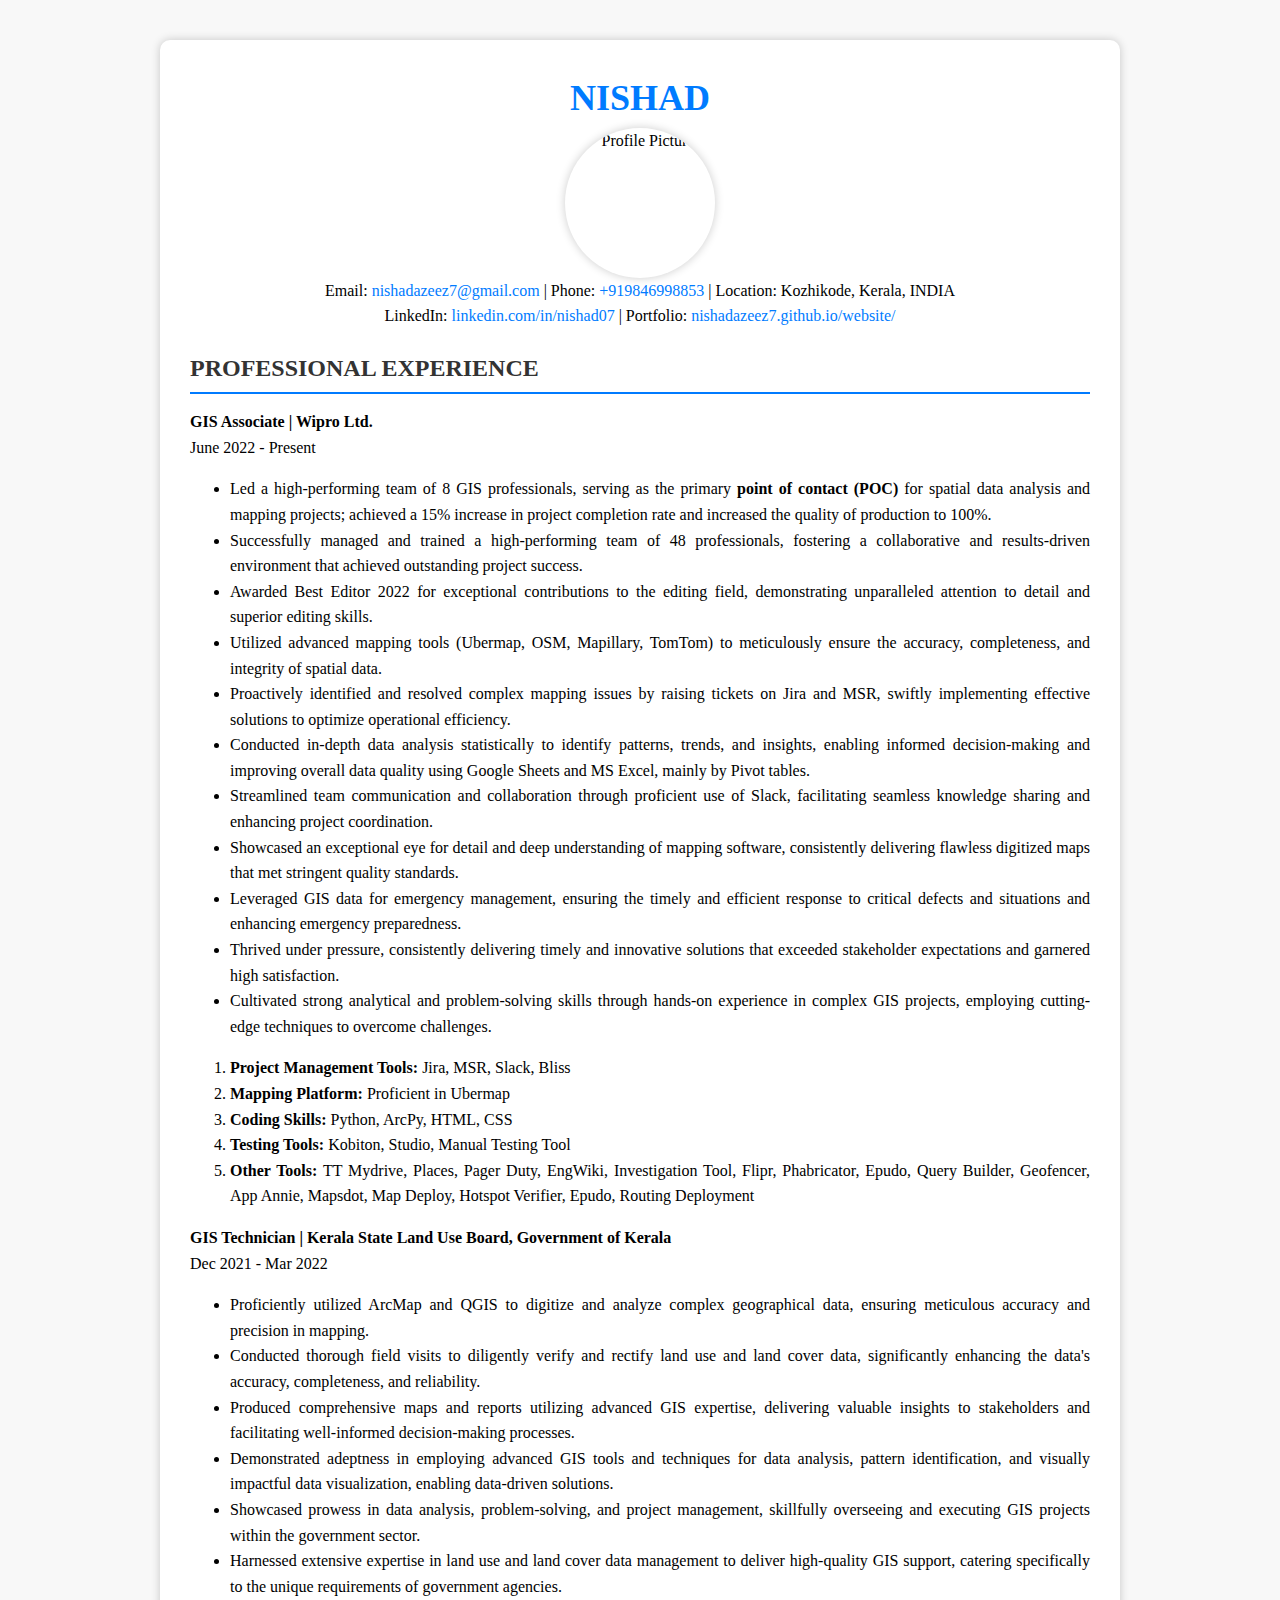
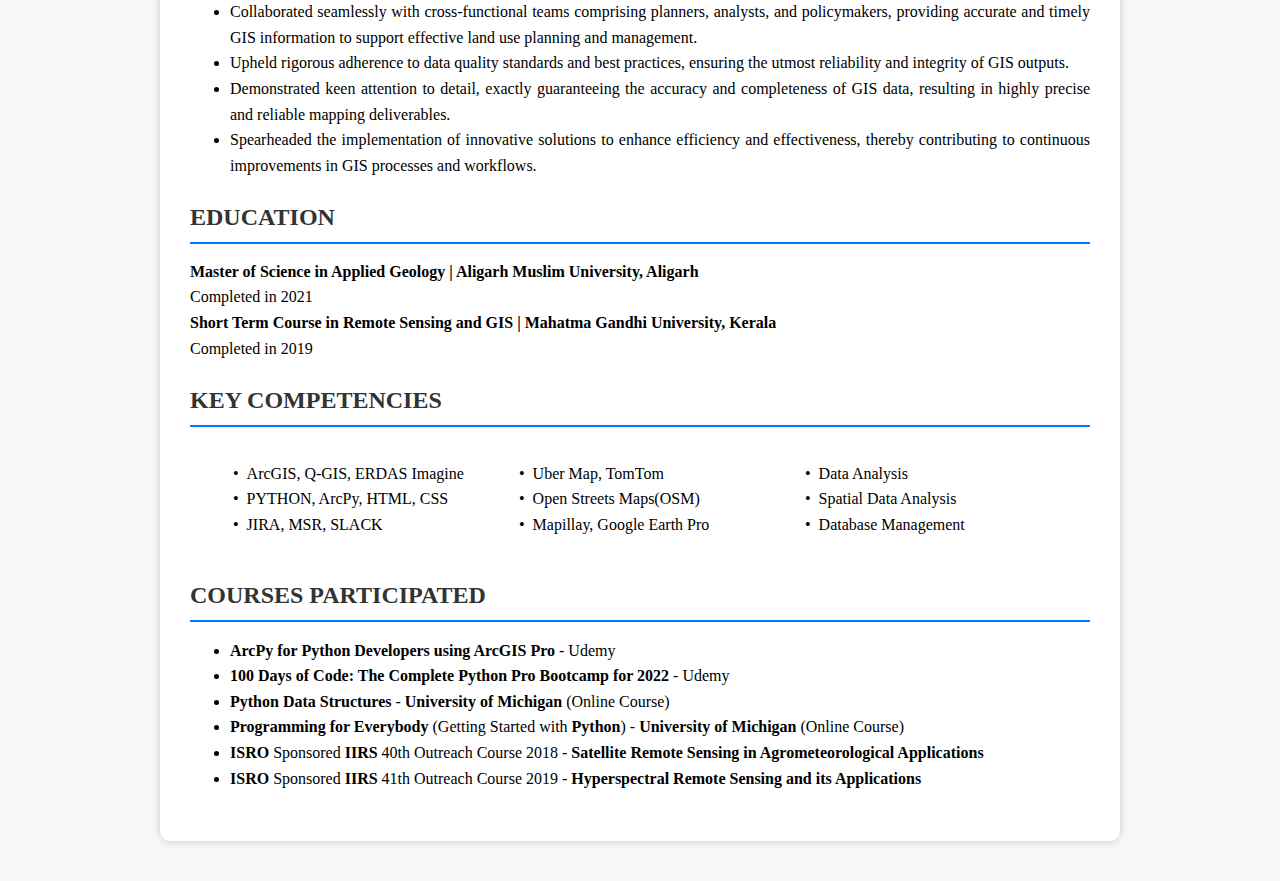
==== index.html @ e752d076 "Update index.html" ====
<!DOCTYPE html>
<html lang="en">
<head>
    <meta charset="UTF-8">
    <meta name="viewport" content="width=device-width, initial-scale=1.0">
    <title>NISHAD - GIS Specialist</title>
    <link rel="icon" href="favicon.ico">
    <style>
        body {
            font-family: Times New Roman, sans-serif;
            line-height: 1.6;
            margin: 0;
            padding: 0;
            background-color: #f8f8f8;
	    text-align: justify;
        }
        .resume-container {
            background-color: #fff;
            border-radius: 10px;
            box-shadow: 0 0 10px rgba(0, 0, 0, 0.2);
            max-width: 900px;
            margin: 40px auto;
            padding: 30px;
        }
        header {
            text-align: center;
            margin-bottom: 20px;
        }
        h1 {
            color: #007BFF;
            font-size: 36px;
            margin: 0;
        }
        h2 {
            color: #333;
        }
        .contact-info {
            margin-bottom: 10px;
            text-align: center;
        }
        .contact-info a {
            color: #007BFF;
            text-decoration: none;
        }
        .contact-info a:hover {
            text-decoration: underline;
        }
        .section {
            margin-bottom: 20px;
        }
        .section h2 {
            border-bottom: 2px solid #007BFF;
            padding-bottom: 5px;
            margin-bottom: 15px;
        }
        .accomplishments ul, .skills-list {
            list-style: none;
            padding: 0;
        }
        .accomplishments li::before, .skills-list li::before {
            content: "\2022"; /* Bullet point */
            padding-right: 8px;
        }
        .profile-image {
            border-radius: 50%;
            width: 150px;
            height: 150px;
            margin: 0 auto;
            display: block;
            object-fit: cover;
            box-shadow: 0 0 10px rgba(0, 0, 0, 0.2);
        }
        .competencies {
          margin-left: 40px;
        }
    </style>
</head>
<body>
    <div class="resume-container">
        <header>
            <h1>NISHAD</h1>
            <img class="profile-image" src="https://media.licdn.com/dms/image/D5603AQHea5OCl3qwWA/profile-displayphoto-shrink_200_200/0/1688711072336?e=1696464000&v=beta&t=PfOdOHlJ3T948_1A3apRGWM3yl6zFJcMYzyPOxhgajc" alt="Profile Picture">
            <div class="contact-info">
                Email: <a href="mailto:nishadazeez7@gmail.com"> nishadazeez7@gmail.com</a> | Phone: <a href="+919846998853"> +919846998853</a> | Location: Kozhikode, Kerala, INDIA<br>
                LinkedIn: <a href="https://www.linkedin.com/in/nishad07" target="_blank">linkedin.com/in/nishad07</a> | Portfolio: <a href="https://nishadazeez7.github.io/website/" target="_blank">nishadazeez7.github.io/website/</a>
            </div>
        </header>

        <div class="section">
    <h2>PROFESSIONAL EXPERIENCE</h2>
    <div class="experience">
        <strong>GIS Associate | Wipro Ltd.</strong><br>
        June 2022 - Present<br>
        <ul>
            <li>Led a high-performing team of 8 GIS professionals, serving as the primary <strong>point of contact (POC)</strong> for spatial data analysis and mapping projects; achieved a 15% increase in project completion rate and increased the quality of production to 100%.</li>
            <li>Successfully managed and trained a high-performing team of 48 professionals, fostering a collaborative and results-driven environment that achieved outstanding project success.</li>
            <li>Awarded Best Editor 2022 for exceptional contributions to the editing field, demonstrating unparalleled attention to detail and superior editing skills.</li>
            <li>Utilized advanced mapping tools (Ubermap, OSM, Mapillary, TomTom) to meticulously ensure the accuracy, completeness, and integrity of spatial data.</li>
            <li>Proactively identified and resolved complex mapping issues by raising tickets on Jira and MSR, swiftly implementing effective solutions to optimize operational efficiency.</li>
            <li>Conducted in-depth data analysis statistically to identify patterns, trends, and insights, enabling informed decision-making and improving overall data quality using Google Sheets and MS Excel, mainly by Pivot tables.</li>
            <li>Streamlined team communication and collaboration through proficient use of Slack, facilitating seamless knowledge sharing and enhancing project coordination.</li>
            <li>Showcased an exceptional eye for detail and deep understanding of mapping software, consistently delivering flawless digitized maps that met stringent quality standards.</li>
            <li>Leveraged GIS data for emergency management, ensuring the timely and efficient response to critical defects and situations and enhancing emergency preparedness.</li>
            <li>Thrived under pressure, consistently delivering timely and innovative solutions that exceeded stakeholder expectations and garnered high satisfaction.</li>
            <li>Cultivated strong analytical and problem-solving skills through hands-on experience in complex GIS projects, employing cutting-edge techniques to overcome challenges.</li>
        </ul>

        <ol>
          <li><strong>Project Management Tools:</strong> Jira, MSR, Slack, Bliss</li>
          <li><strong>Mapping Platform:</strong> Proficient in Ubermap</li>
          <li><strong>Coding Skills:</strong> Python, ArcPy, HTML, CSS</li>
          <li><strong>Testing Tools:</strong> Kobiton, Studio, Manual Testing Tool</li>
          <li><strong>Other Tools:</strong>
            TT Mydrive, Places, Pager Duty, EngWiki, Investigation Tool, Flipr, Phabricator, Epudo, Query Builder, Geofencer, App Annie, Mapsdot, Map Deploy, Hotspot Verifier, Epudo, Routing Deployment
          </li>
        </ol>

    <div class="experience">
        <strong>GIS Technician | Kerala State Land Use Board, Government of Kerala</strong><br>
        Dec 2021 - Mar 2022<br>
        <ul>
            <li>Proficiently utilized ArcMap and QGIS to digitize and analyze complex geographical data, ensuring meticulous accuracy and precision in mapping.</li>
            <li>Conducted thorough field visits to diligently verify and rectify land use and land cover data, significantly enhancing the data's accuracy, completeness, and reliability.</li>
            <li>Produced comprehensive maps and reports utilizing advanced GIS expertise, delivering valuable insights to stakeholders and facilitating well-informed decision-making processes.</li>
            <li>Demonstrated adeptness in employing advanced GIS tools and techniques for data analysis, pattern identification, and visually impactful data visualization, enabling data-driven solutions.</li>
            <li>Showcased prowess in data analysis, problem-solving, and project management, skillfully overseeing and executing GIS projects within the government sector.</li>
            <li>Harnessed extensive expertise in land use and land cover data management to deliver high-quality GIS support, catering specifically to the unique requirements of government agencies.</li>
            <li>Collaborated seamlessly with cross-functional teams comprising planners, analysts, and policymakers, providing accurate and timely GIS information to support effective land use planning and management.</li>
            <li>Upheld rigorous adherence to data quality standards and best practices, ensuring the utmost reliability and integrity of GIS outputs.</li>
            <li>Demonstrated keen attention to detail, exactly guaranteeing the accuracy and completeness of GIS data, resulting in highly precise and reliable mapping deliverables.</li>
            <li>Spearheaded the implementation of innovative solutions to enhance efficiency and effectiveness, thereby contributing to continuous improvements in GIS processes and workflows.</li>
        </ul>
    </div>
        <div class="section">
            <h2>EDUCATION</h2>
            <div class="education">
                <strong>Master of Science in Applied Geology | Aligarh Muslim University, Aligarh</strong><br>
                Completed in 2021<br>
                <strong>Short Term Course in Remote Sensing and GIS | Mahatma Gandhi University, Kerala</strong><br>
                Completed in 2019<br>
            </div>
        </div>

        <div class="section">
    <h2>KEY COMPETENCIES</h2>
    <div class="competencies" style="text-align: justify;">
        <table class="skills-table" style="width: 100%;">
            <tr>
                <td style="width: 33.33%;">
                    <ul class="skills-list">
                        <li>ArcGIS, Q-GIS, ERDAS Imagine</li>
                        <li>PYTHON, ArcPy, HTML, CSS</li>
                        <li>JIRA, MSR, SLACK</li>
                    </ul>
                </td>
                <td style="width: 33.33%;">
                    <ul class="skills-list">
                        <li>Uber Map, TomTom</li>
                        <li>Open Streets Maps(OSM)</li>
                        <li>Mapillay, Google Earth Pro</li>
                    </ul>
                </td>
                <td style="width: 33.33%;">
                    <ul class="skills-list">
                        <li>Data Analysis</li>
                        <li>Spatial Data Analysis</li>
                        <li>Database Management</li>
                    </ul>
                </td>
            </tr>
        </table>
    </div>
</div>
	<div class="section">
   	    <h2>COURSES PARTICIPATED</h2>
    	    <div class="courses">
        	<ul class="courses-list">
            	    <li><strong>ArcPy for Python Developers using ArcGIS Pro</strong> - Udemy</li>
            	    <li><strong>100 Days of Code: The Complete Python Pro Bootcamp for 2022</strong> - Udemy</li>
            	    <li><strong>Python Data Structures</strong> - <strong>University of Michigan</strong> (Online Course)</li>
            	    <li><strong>Programming for Everybody</strong> (Getting Started with <strong>Python</strong>) - <strong>University of Michigan</strong> (Online Course)</li>
            	    <li><strong>ISRO</strong> Sponsored <strong>IIRS</strong> 40th Outreach Course 2018 - <strong>Satellite Remote Sensing in Agrometeorological Applications</strong></li>
            	    <li><strong>ISRO</strong> Sponsored <strong>IIRS</strong> 41th Outreach Course 2019 - <strong>Hyperspectral Remote Sensing and its Applications</strong></li>
        	</ul>
            </div>
         </div>
    </div>
</body>
</html>
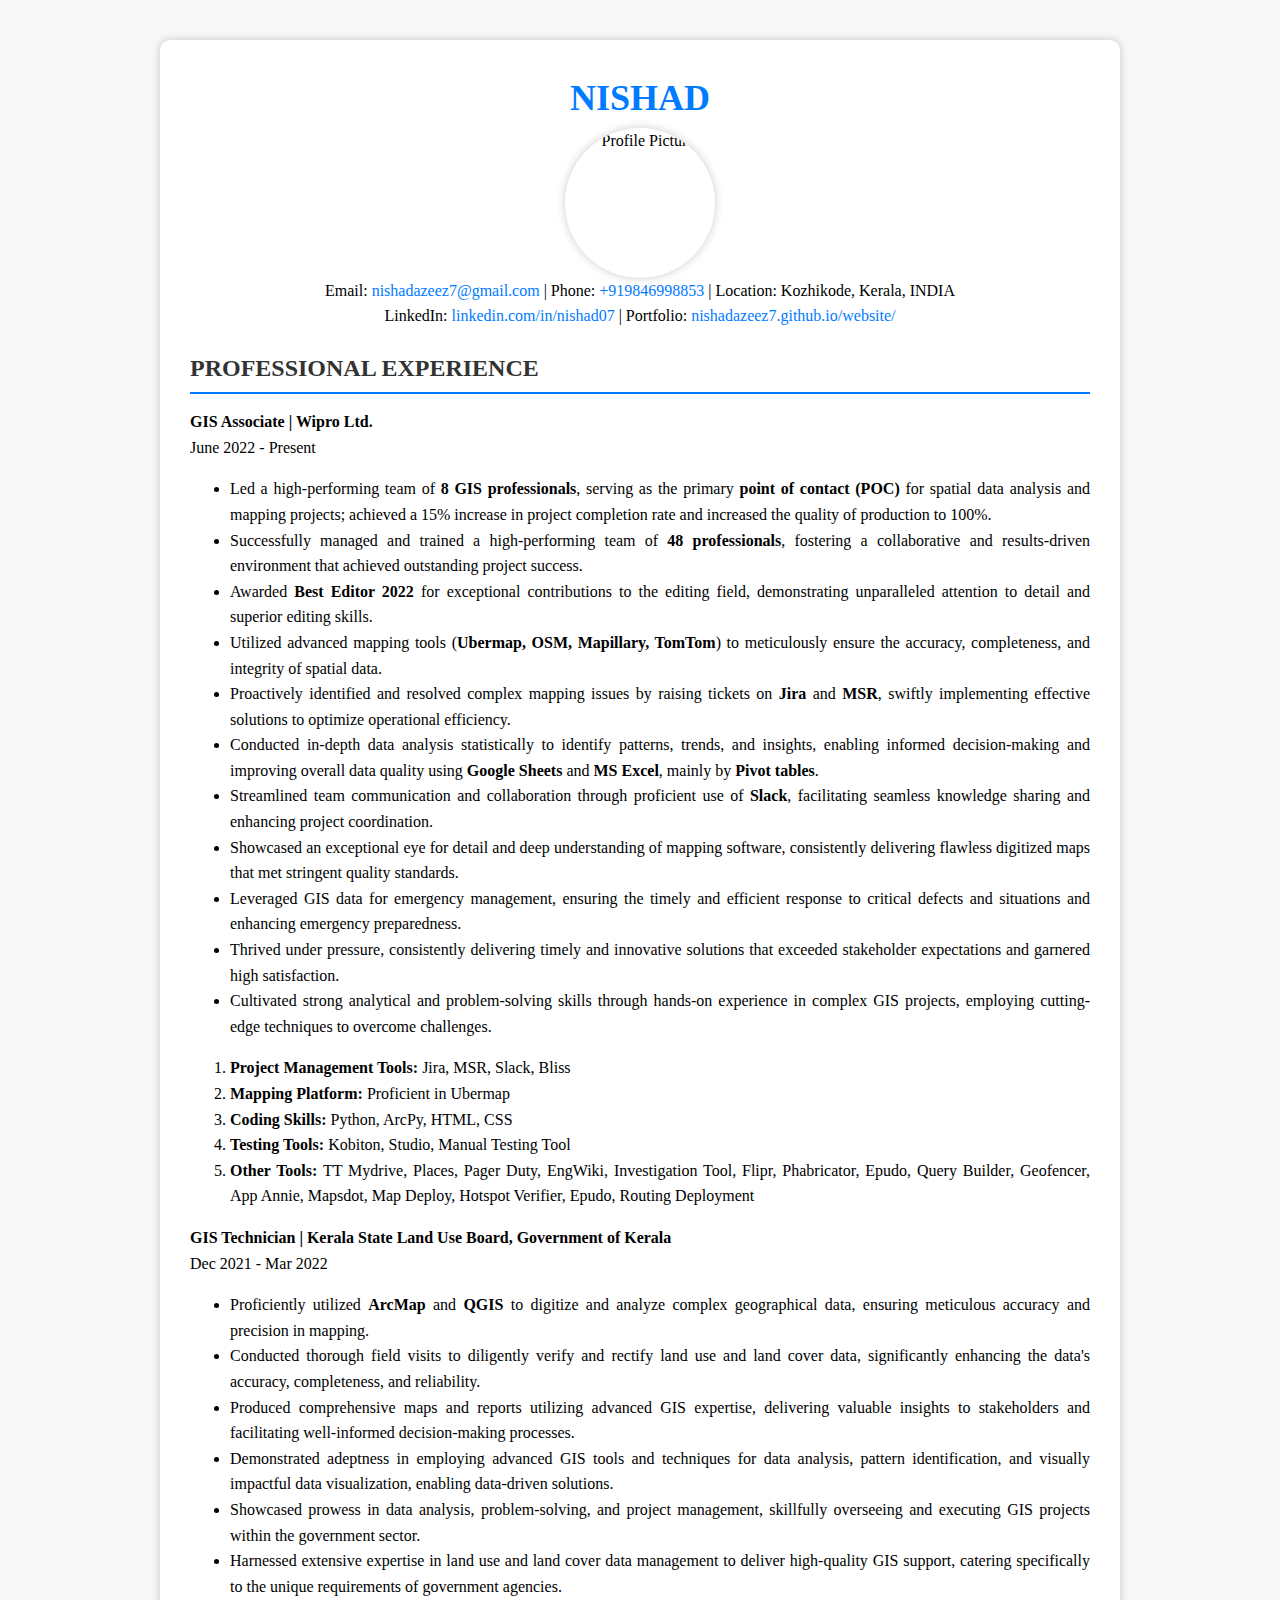
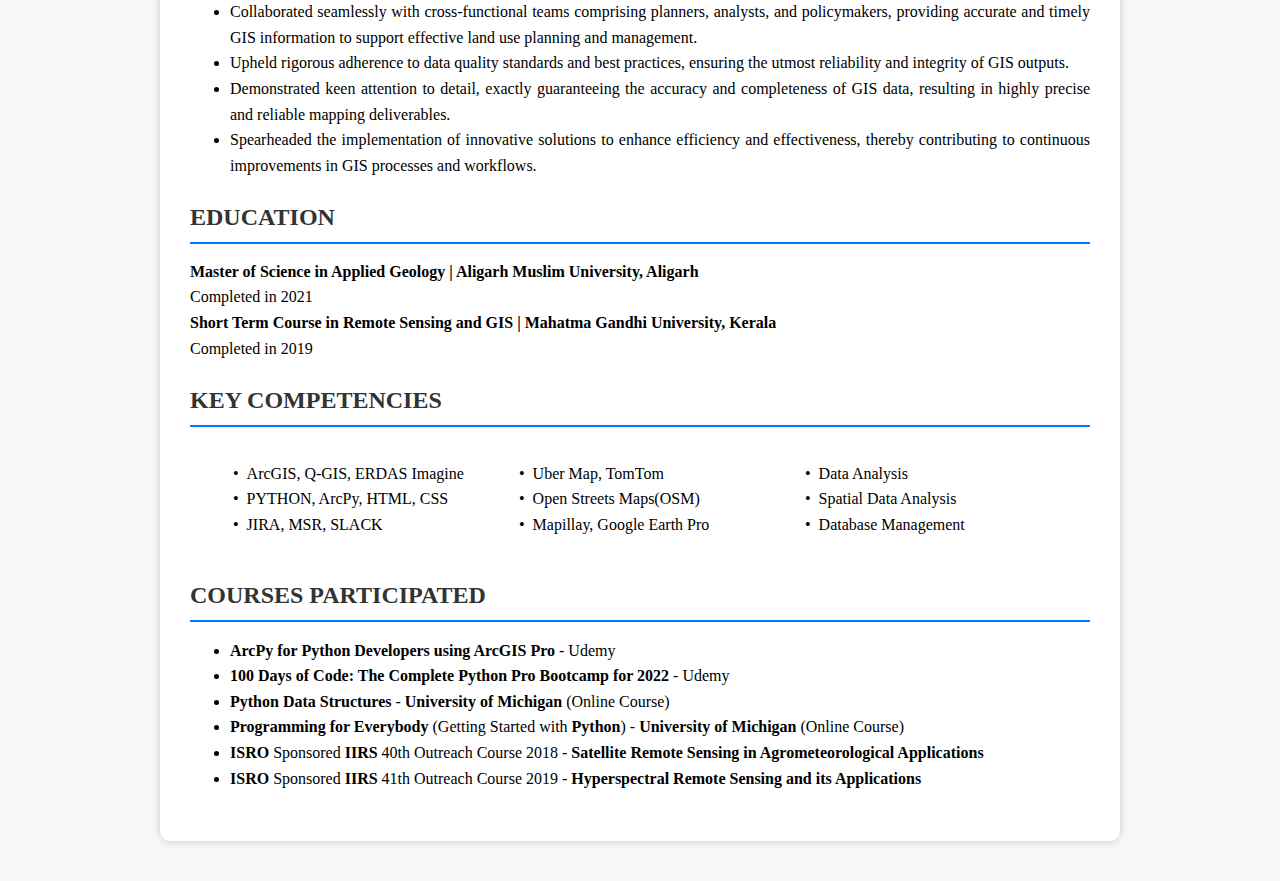
==== commit 83ecebd5: "Update index.html" ====
--- a/index.html
+++ b/index.html
@@ -92,13 +92,13 @@
         <strong>GIS Associate | Wipro Ltd.</strong><br>
         June 2022 - Present<br>
         <ul>
-            <li>Led a high-performing team of 8 GIS professionals, serving as the primary <strong>point of contact (POC)</strong> for spatial data analysis and mapping projects; achieved a 15% increase in project completion rate and increased the quality of production to 100%.</li>
-            <li>Successfully managed and trained a high-performing team of 48 professionals, fostering a collaborative and results-driven environment that achieved outstanding project success.</li>
-            <li>Awarded Best Editor 2022 for exceptional contributions to the editing field, demonstrating unparalleled attention to detail and superior editing skills.</li>
-            <li>Utilized advanced mapping tools (Ubermap, OSM, Mapillary, TomTom) to meticulously ensure the accuracy, completeness, and integrity of spatial data.</li>
-            <li>Proactively identified and resolved complex mapping issues by raising tickets on Jira and MSR, swiftly implementing effective solutions to optimize operational efficiency.</li>
-            <li>Conducted in-depth data analysis statistically to identify patterns, trends, and insights, enabling informed decision-making and improving overall data quality using Google Sheets and MS Excel, mainly by Pivot tables.</li>
-            <li>Streamlined team communication and collaboration through proficient use of Slack, facilitating seamless knowledge sharing and enhancing project coordination.</li>
+            <li>Led a high-performing team of <strong>8 GIS professionals</strong>, serving as the primary <strong>point of contact (POC)</strong> for spatial data analysis and mapping projects; achieved a 15% increase in project completion rate and increased the quality of production to 100%.</li>
+            <li>Successfully managed and trained a high-performing team of <strong>48 professionals</strong>, fostering a collaborative and results-driven environment that achieved outstanding project success.</li>
+            <li>Awarded <strong>Best Editor 2022</strong> for exceptional contributions to the editing field, demonstrating unparalleled attention to detail and superior editing skills.</li>
+            <li>Utilized advanced mapping tools (<strong>Ubermap, OSM, Mapillary, TomTom</strong>) to meticulously ensure the accuracy, completeness, and integrity of spatial data.</li>
+            <li>Proactively identified and resolved complex mapping issues by raising tickets on <strong>Jira</strong> and <strong>MSR</strong>, swiftly implementing effective solutions to optimize operational efficiency.</li>
+            <li>Conducted in-depth data analysis statistically to identify patterns, trends, and insights, enabling informed decision-making and improving overall data quality using <strong>Google Sheets</strong> and <strong>MS Excel</strong>, mainly by <strong>Pivot tables</strong>.</li>
+            <li>Streamlined team communication and collaboration through proficient use of <strong>Slack</strong>, facilitating seamless knowledge sharing and enhancing project coordination.</li>
             <li>Showcased an exceptional eye for detail and deep understanding of mapping software, consistently delivering flawless digitized maps that met stringent quality standards.</li>
             <li>Leveraged GIS data for emergency management, ensuring the timely and efficient response to critical defects and situations and enhancing emergency preparedness.</li>
             <li>Thrived under pressure, consistently delivering timely and innovative solutions that exceeded stakeholder expectations and garnered high satisfaction.</li>
@@ -119,7 +119,7 @@
         <strong>GIS Technician | Kerala State Land Use Board, Government of Kerala</strong><br>
         Dec 2021 - Mar 2022<br>
         <ul>
-            <li>Proficiently utilized ArcMap and QGIS to digitize and analyze complex geographical data, ensuring meticulous accuracy and precision in mapping.</li>
+            <li>Proficiently utilized <strong>ArcMap</strong> and<strong> QGIS</strong> to digitize and analyze complex geographical data, ensuring meticulous accuracy and precision in mapping.</li>
             <li>Conducted thorough field visits to diligently verify and rectify land use and land cover data, significantly enhancing the data's accuracy, completeness, and reliability.</li>
             <li>Produced comprehensive maps and reports utilizing advanced GIS expertise, delivering valuable insights to stakeholders and facilitating well-informed decision-making processes.</li>
             <li>Demonstrated adeptness in employing advanced GIS tools and techniques for data analysis, pattern identification, and visually impactful data visualization, enabling data-driven solutions.</li>
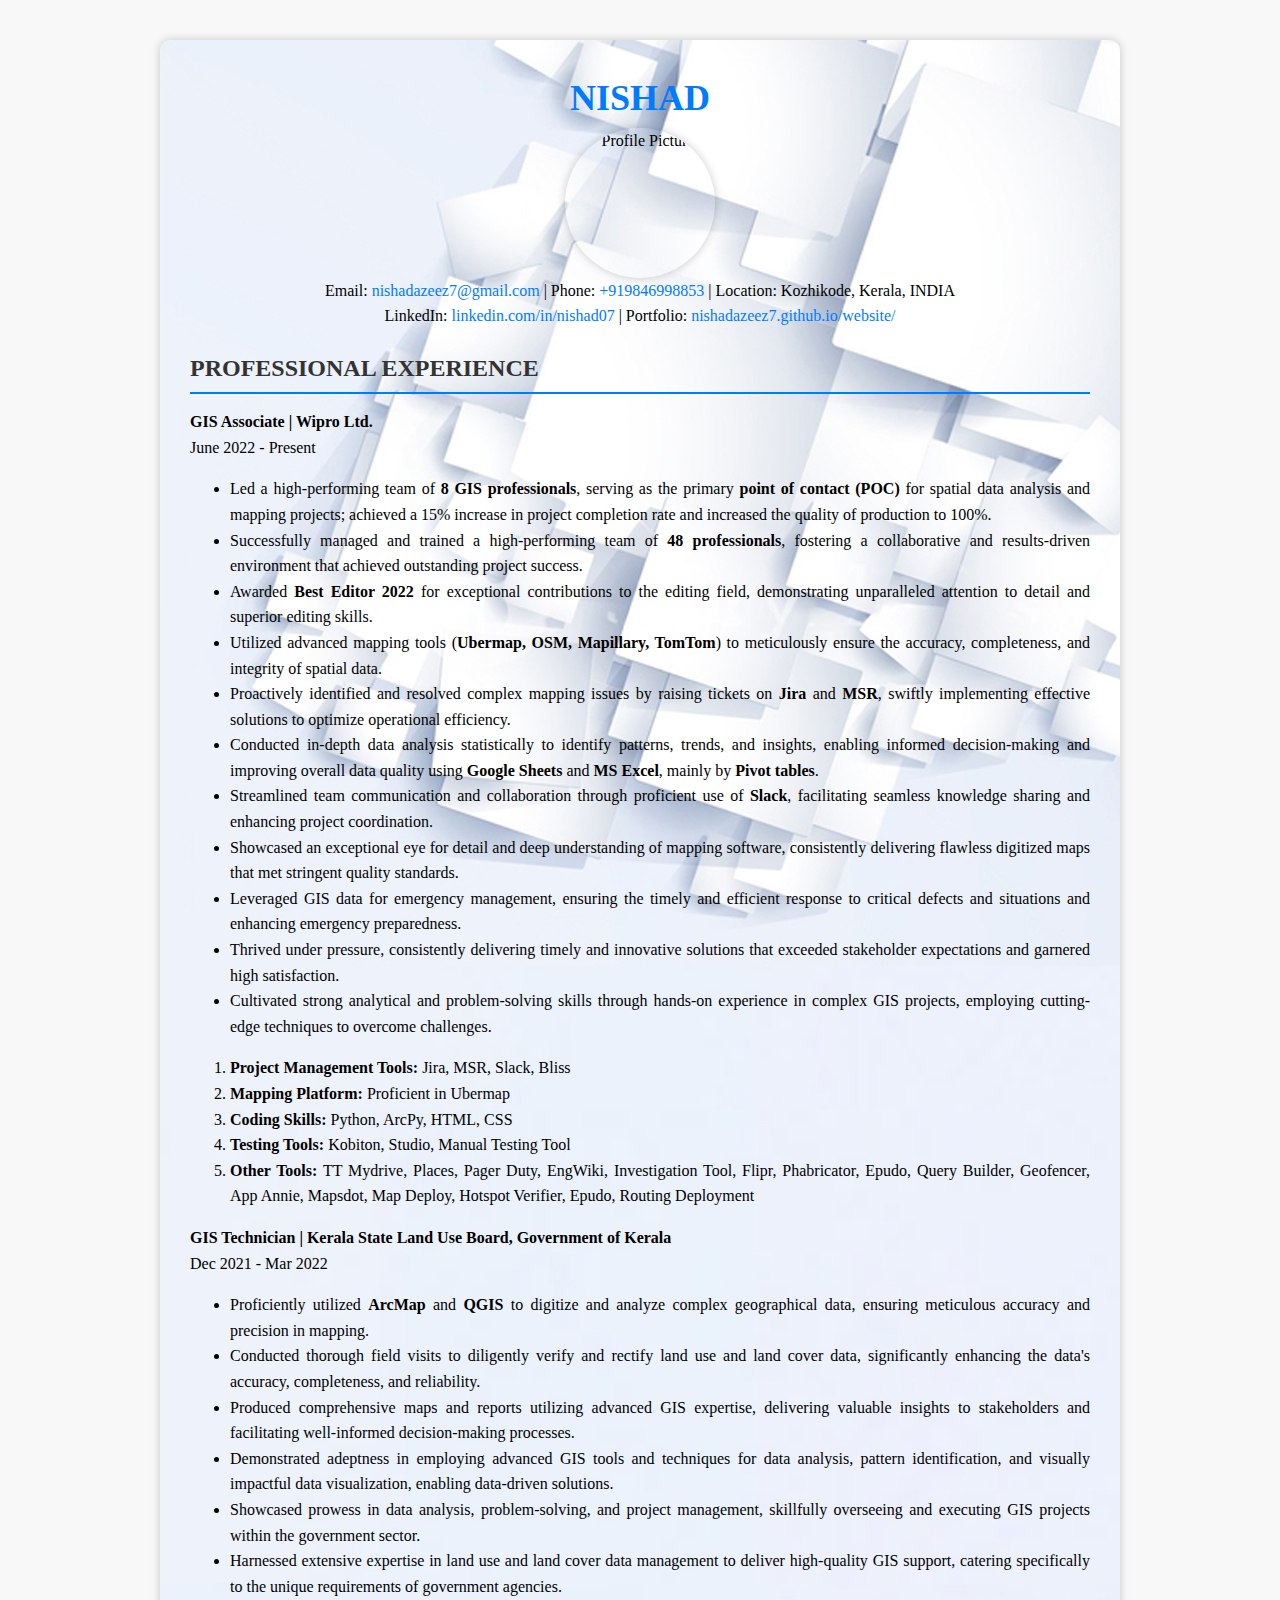
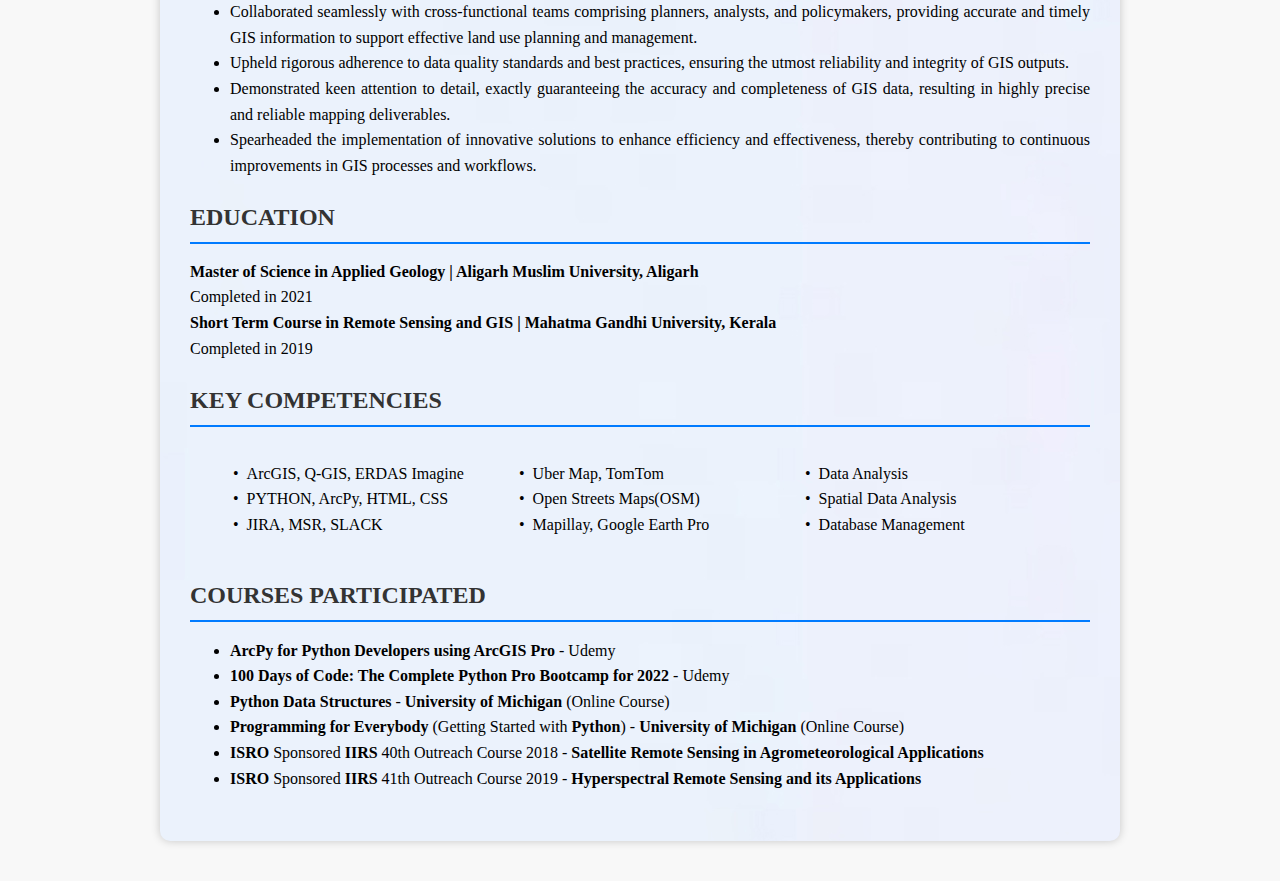
==== commit 93eaad38: "Update index.html" ====
--- a/index.html
+++ b/index.html
@@ -21,6 +21,7 @@
             max-width: 900px;
             margin: 40px auto;
             padding: 30px;
+	    background-image: url("Untitled-1.jpg");
         }
         header {
             text-align: center;
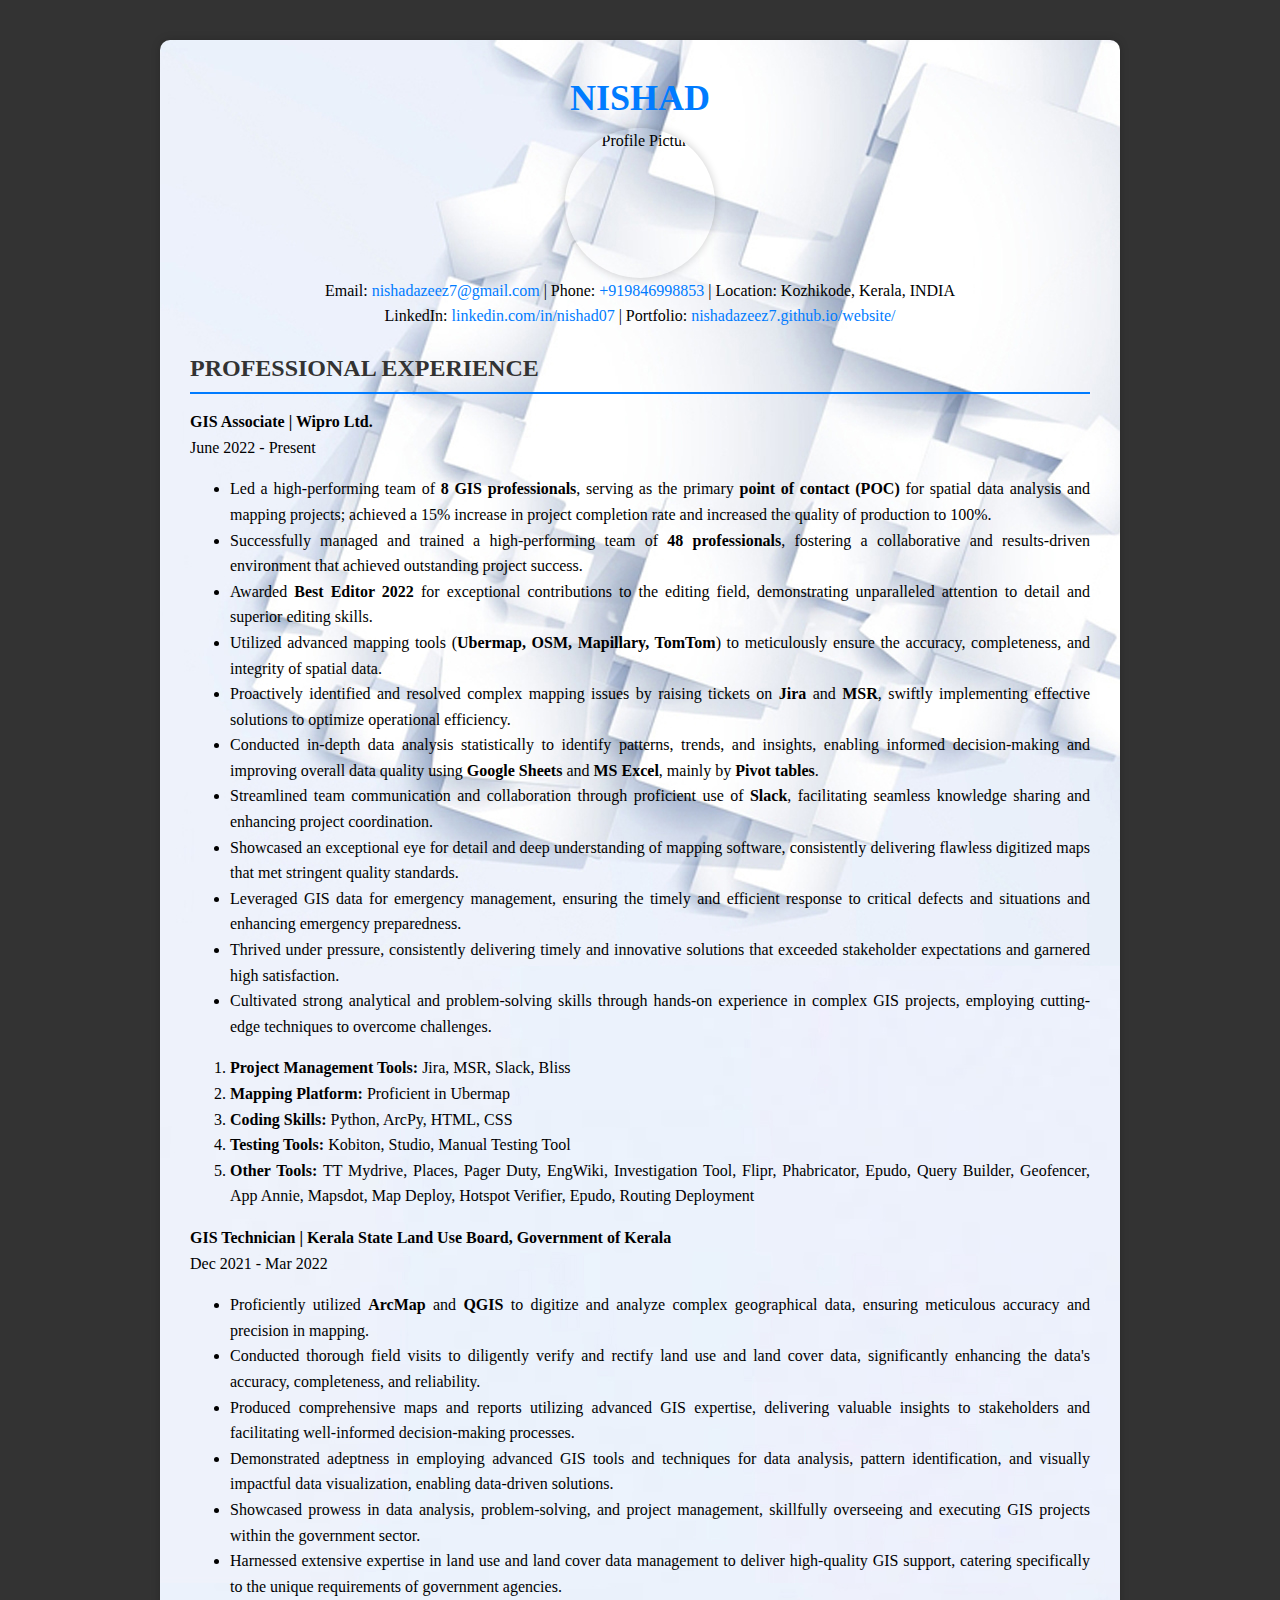
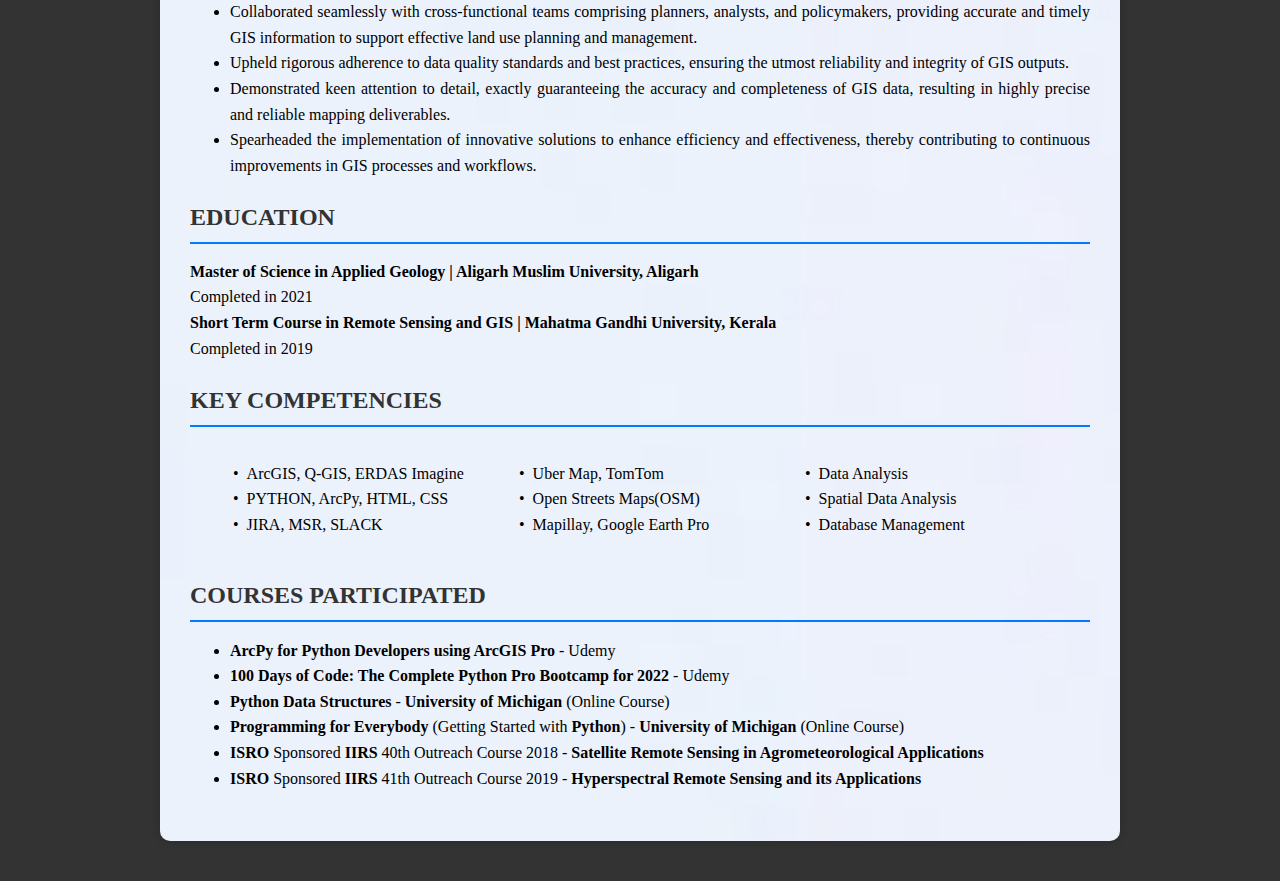
==== commit 0933bd7d: "Update index.html" ====
--- a/index.html
+++ b/index.html
@@ -11,7 +11,7 @@
             line-height: 1.6;
             margin: 0;
             padding: 0;
-            background-color: #f8f8f8;
+            background-color: #333;
 	    text-align: justify;
         }
         .resume-container {
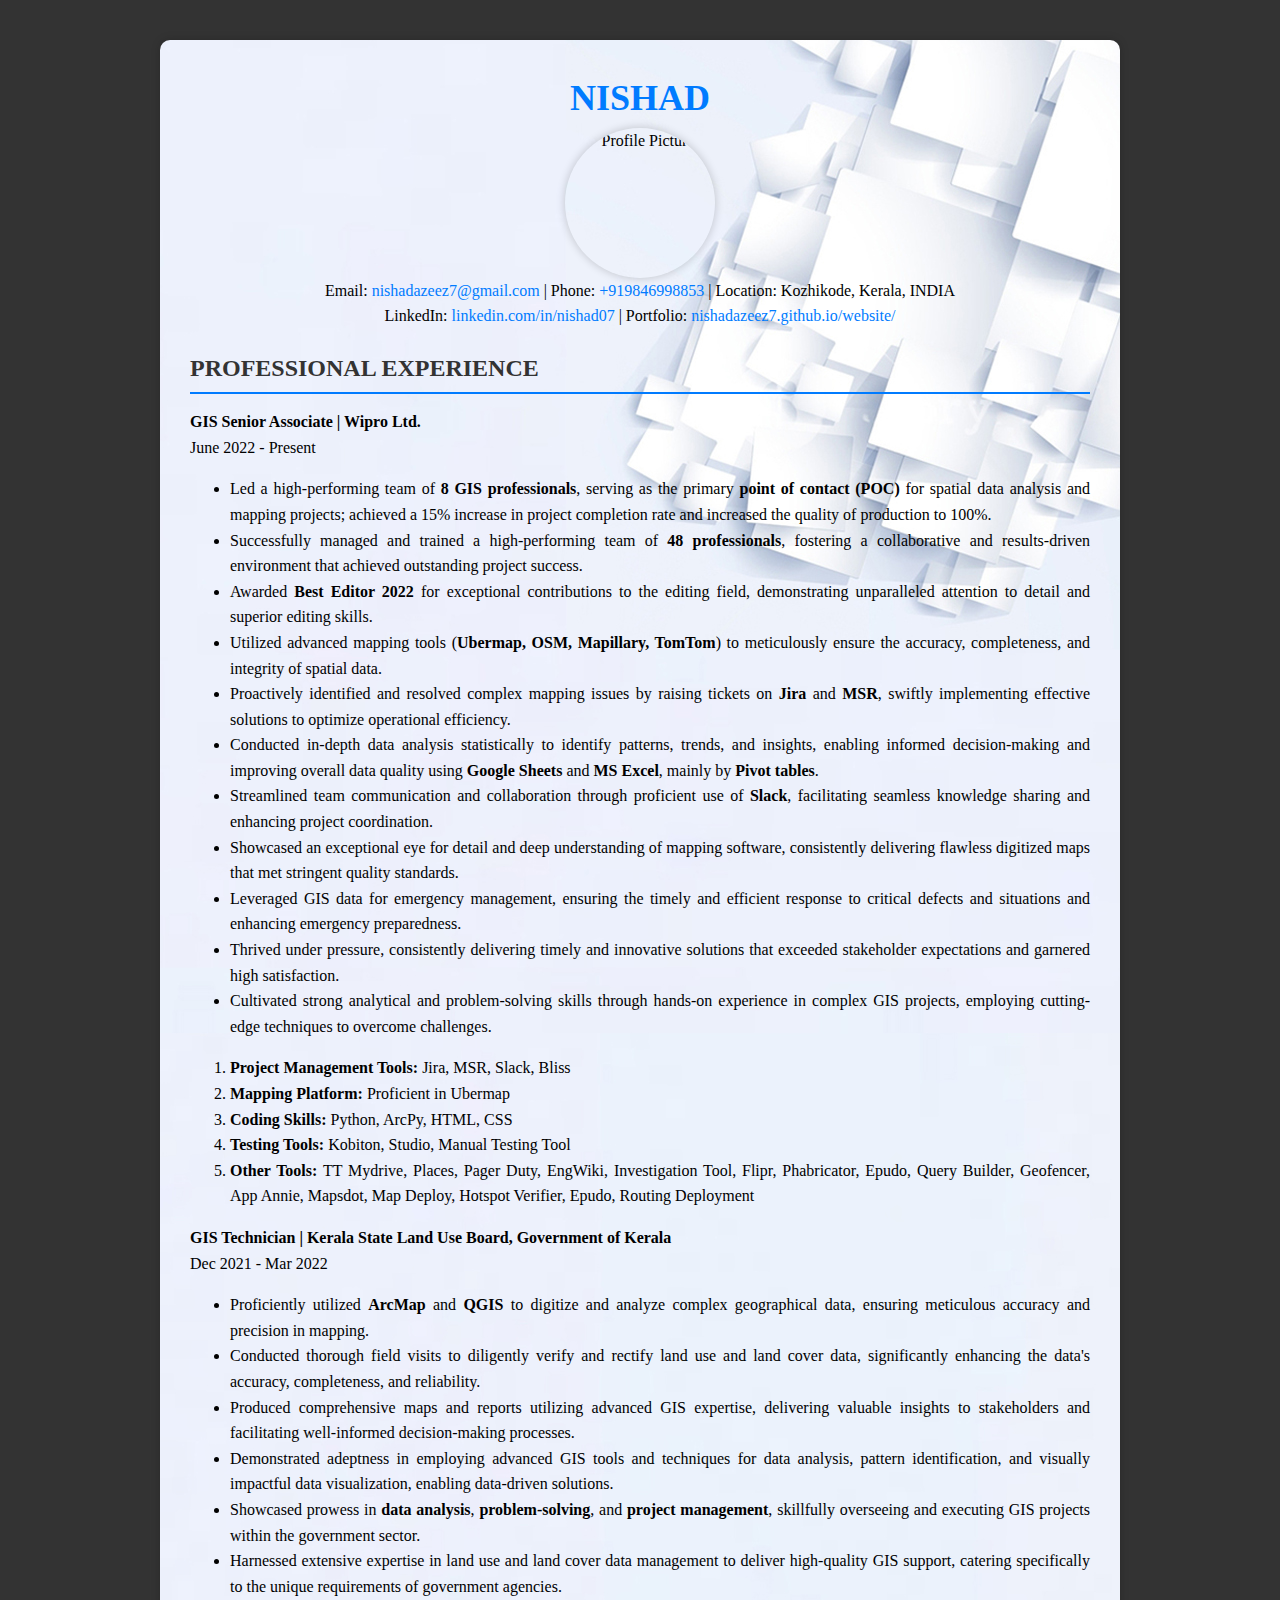
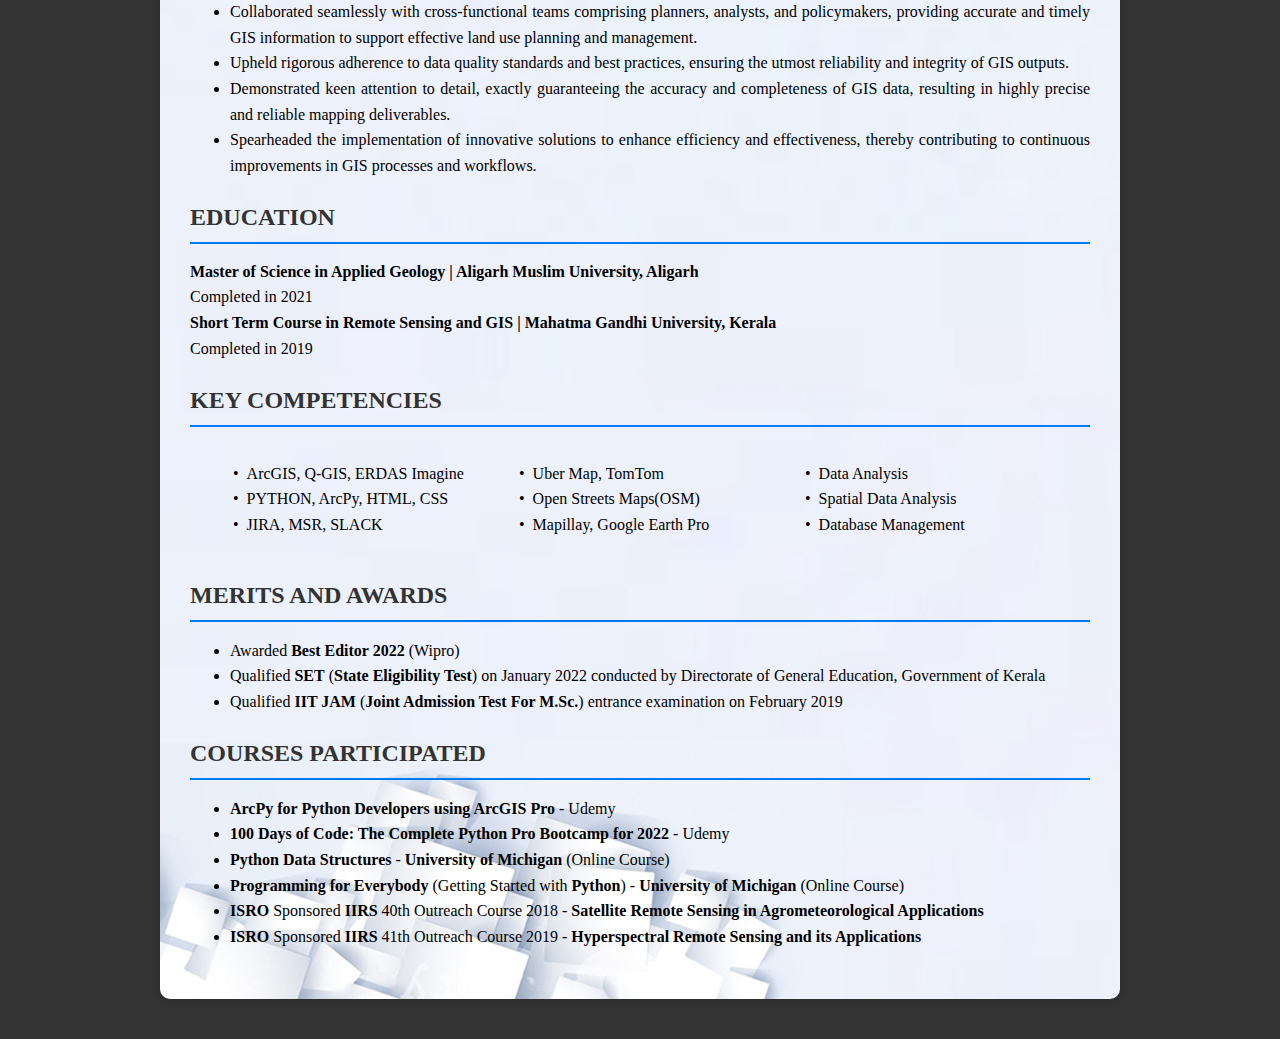
==== commit 8b1154bf: "Update index.html" ====
--- a/index.html
+++ b/index.html
@@ -90,7 +90,7 @@
         <div class="section">
     <h2>PROFESSIONAL EXPERIENCE</h2>
     <div class="experience">
-        <strong>GIS Associate | Wipro Ltd.</strong><br>
+        <strong>GIS Senior Associate | Wipro Ltd.</strong><br>
         June 2022 - Present<br>
         <ul>
             <li>Led a high-performing team of <strong>8 GIS professionals</strong>, serving as the primary <strong>point of contact (POC)</strong> for spatial data analysis and mapping projects; achieved a 15% increase in project completion rate and increased the quality of production to 100%.</li>
@@ -124,7 +124,7 @@
             <li>Conducted thorough field visits to diligently verify and rectify land use and land cover data, significantly enhancing the data's accuracy, completeness, and reliability.</li>
             <li>Produced comprehensive maps and reports utilizing advanced GIS expertise, delivering valuable insights to stakeholders and facilitating well-informed decision-making processes.</li>
             <li>Demonstrated adeptness in employing advanced GIS tools and techniques for data analysis, pattern identification, and visually impactful data visualization, enabling data-driven solutions.</li>
-            <li>Showcased prowess in data analysis, problem-solving, and project management, skillfully overseeing and executing GIS projects within the government sector.</li>
+            <li>Showcased prowess in <strong>data analysis</strong>, <strong>problem-solving</strong>, and <strong>project management</strong>, skillfully overseeing and executing GIS projects within the government sector.</li>
             <li>Harnessed extensive expertise in land use and land cover data management to deliver high-quality GIS support, catering specifically to the unique requirements of government agencies.</li>
             <li>Collaborated seamlessly with cross-functional teams comprising planners, analysts, and policymakers, providing accurate and timely GIS information to support effective land use planning and management.</li>
             <li>Upheld rigorous adherence to data quality standards and best practices, ensuring the utmost reliability and integrity of GIS outputs.</li>
@@ -172,6 +172,18 @@
         </table>
     </div>
 </div>
+
+	<div class="section">
+   	    <h2>MERITS AND AWARDS</h2>
+    	    <div class="merits">
+        	<ul class="merit-list">
+            	    <li>Awarded <strong>Best Editor 2022</strong> (Wipro)</li>
+            	    <li>Qualified <strong>SET</strong> (<strong>State Eligibility Test</strong>) on January 2022 conducted by Directorate of General Education, Government of
+Kerala </li>
+            	    <li>Qualified<strong> IIT JAM</strong> (<strong>Joint Admission Test For M.Sc.</strong>) entrance examination on February 2019 </li>
+        	</ul>
+            </div>
+         </div>
 	<div class="section">
    	    <h2>COURSES PARTICIPATED</h2>
     	    <div class="courses">
@@ -186,5 +198,6 @@
             </div>
          </div>
     </div>
+</div>
 </body>
 </html>
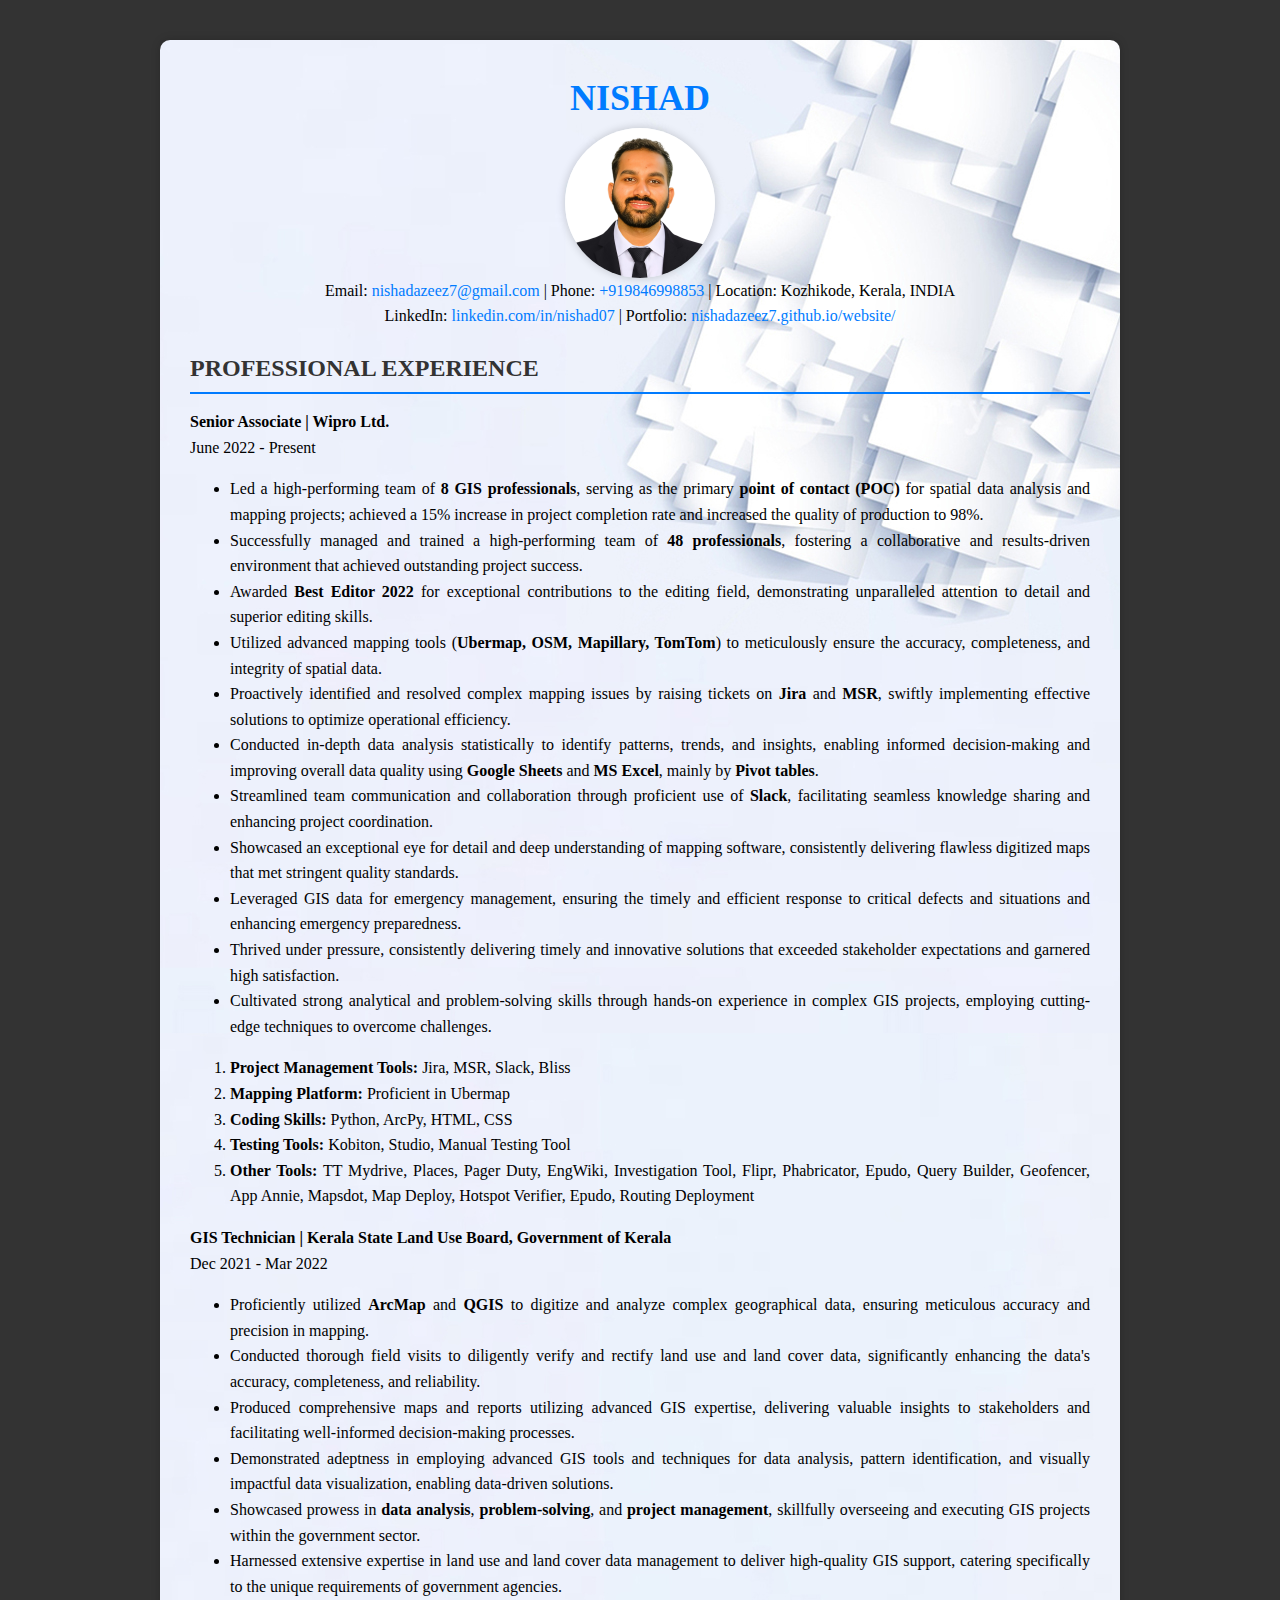
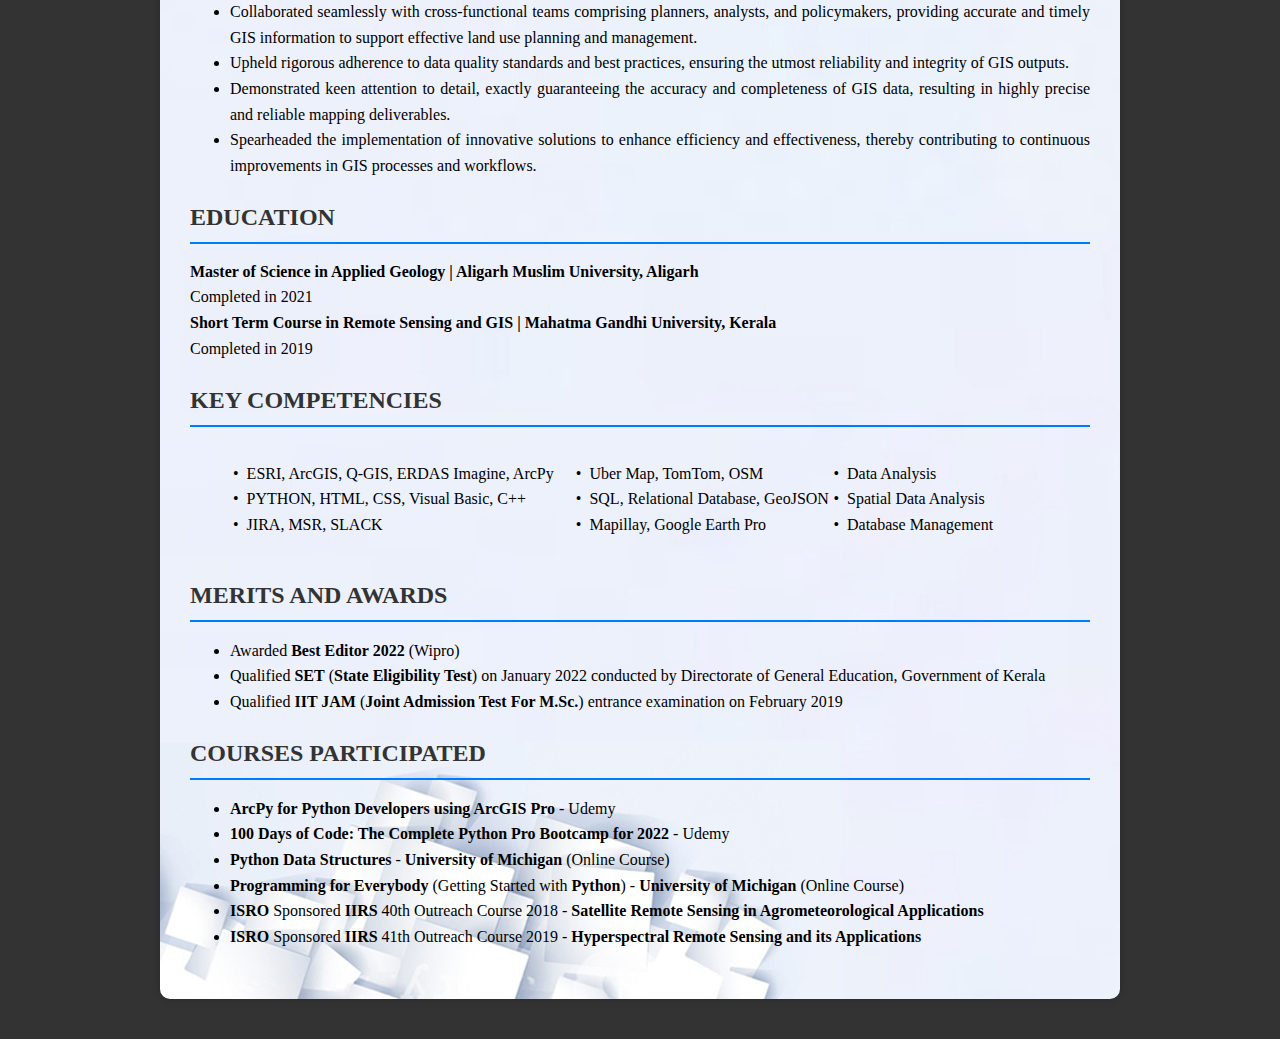
==== commit e7d49281: "Update index.html" ====
--- a/index.html
+++ b/index.html
@@ -80,7 +80,7 @@
     <div class="resume-container">
         <header>
             <h1>NISHAD</h1>
-            <img class="profile-image" src="https://media.licdn.com/dms/image/D5603AQHea5OCl3qwWA/profile-displayphoto-shrink_200_200/0/1688711072336?e=1696464000&v=beta&t=PfOdOHlJ3T948_1A3apRGWM3yl6zFJcMYzyPOxhgajc" alt="Profile Picture">
+            <img class="profile-image" src="Passport.png" alt="Profile Picture">
             <div class="contact-info">
                 Email: <a href="mailto:nishadazeez7@gmail.com"> nishadazeez7@gmail.com</a> | Phone: <a href="+919846998853"> +919846998853</a> | Location: Kozhikode, Kerala, INDIA<br>
                 LinkedIn: <a href="https://www.linkedin.com/in/nishad07" target="_blank">linkedin.com/in/nishad07</a> | Portfolio: <a href="https://nishadazeez7.github.io/website/" target="_blank">nishadazeez7.github.io/website/</a>
@@ -90,10 +90,10 @@
         <div class="section">
     <h2>PROFESSIONAL EXPERIENCE</h2>
     <div class="experience">
-        <strong>GIS Senior Associate | Wipro Ltd.</strong><br>
+        <strong>Senior Associate | Wipro Ltd.</strong><br>
         June 2022 - Present<br>
         <ul>
-            <li>Led a high-performing team of <strong>8 GIS professionals</strong>, serving as the primary <strong>point of contact (POC)</strong> for spatial data analysis and mapping projects; achieved a 15% increase in project completion rate and increased the quality of production to 100%.</li>
+            <li>Led a high-performing team of <strong>8 GIS professionals</strong>, serving as the primary <strong>point of contact (POC)</strong> for spatial data analysis and mapping projects; achieved a 15% increase in project completion rate and increased the quality of production to 98%.</li>
             <li>Successfully managed and trained a high-performing team of <strong>48 professionals</strong>, fostering a collaborative and results-driven environment that achieved outstanding project success.</li>
             <li>Awarded <strong>Best Editor 2022</strong> for exceptional contributions to the editing field, demonstrating unparalleled attention to detail and superior editing skills.</li>
             <li>Utilized advanced mapping tools (<strong>Ubermap, OSM, Mapillary, TomTom</strong>) to meticulously ensure the accuracy, completeness, and integrity of spatial data.</li>
@@ -147,21 +147,21 @@
     <div class="competencies" style="text-align: justify;">
         <table class="skills-table" style="width: 100%;">
             <tr>
-                <td style="width: 33.33%;">
+                <td style="width: 40%;">
                     <ul class="skills-list">
-                        <li>ArcGIS, Q-GIS, ERDAS Imagine</li>
-                        <li>PYTHON, ArcPy, HTML, CSS</li>
+                        <li>ESRI, ArcGIS, Q-GIS, ERDAS Imagine, ArcPy</li>
+                        <li>PYTHON, HTML, CSS, Visual Basic, C++</li>
                         <li>JIRA, MSR, SLACK</li>
                     </ul>
                 </td>
-                <td style="width: 33.33%;">
+                <td style="width: 30%;">
                     <ul class="skills-list">
-                        <li>Uber Map, TomTom</li>
-                        <li>Open Streets Maps(OSM)</li>
+                        <li>Uber Map, TomTom, OSM</li>
+                        <li>SQL, Relational Database, GeoJSON</li>
                         <li>Mapillay, Google Earth Pro</li>
                     </ul>
                 </td>
-                <td style="width: 33.33%;">
+                <td style="width: 30%;">
                     <ul class="skills-list">
                         <li>Data Analysis</li>
                         <li>Spatial Data Analysis</li>
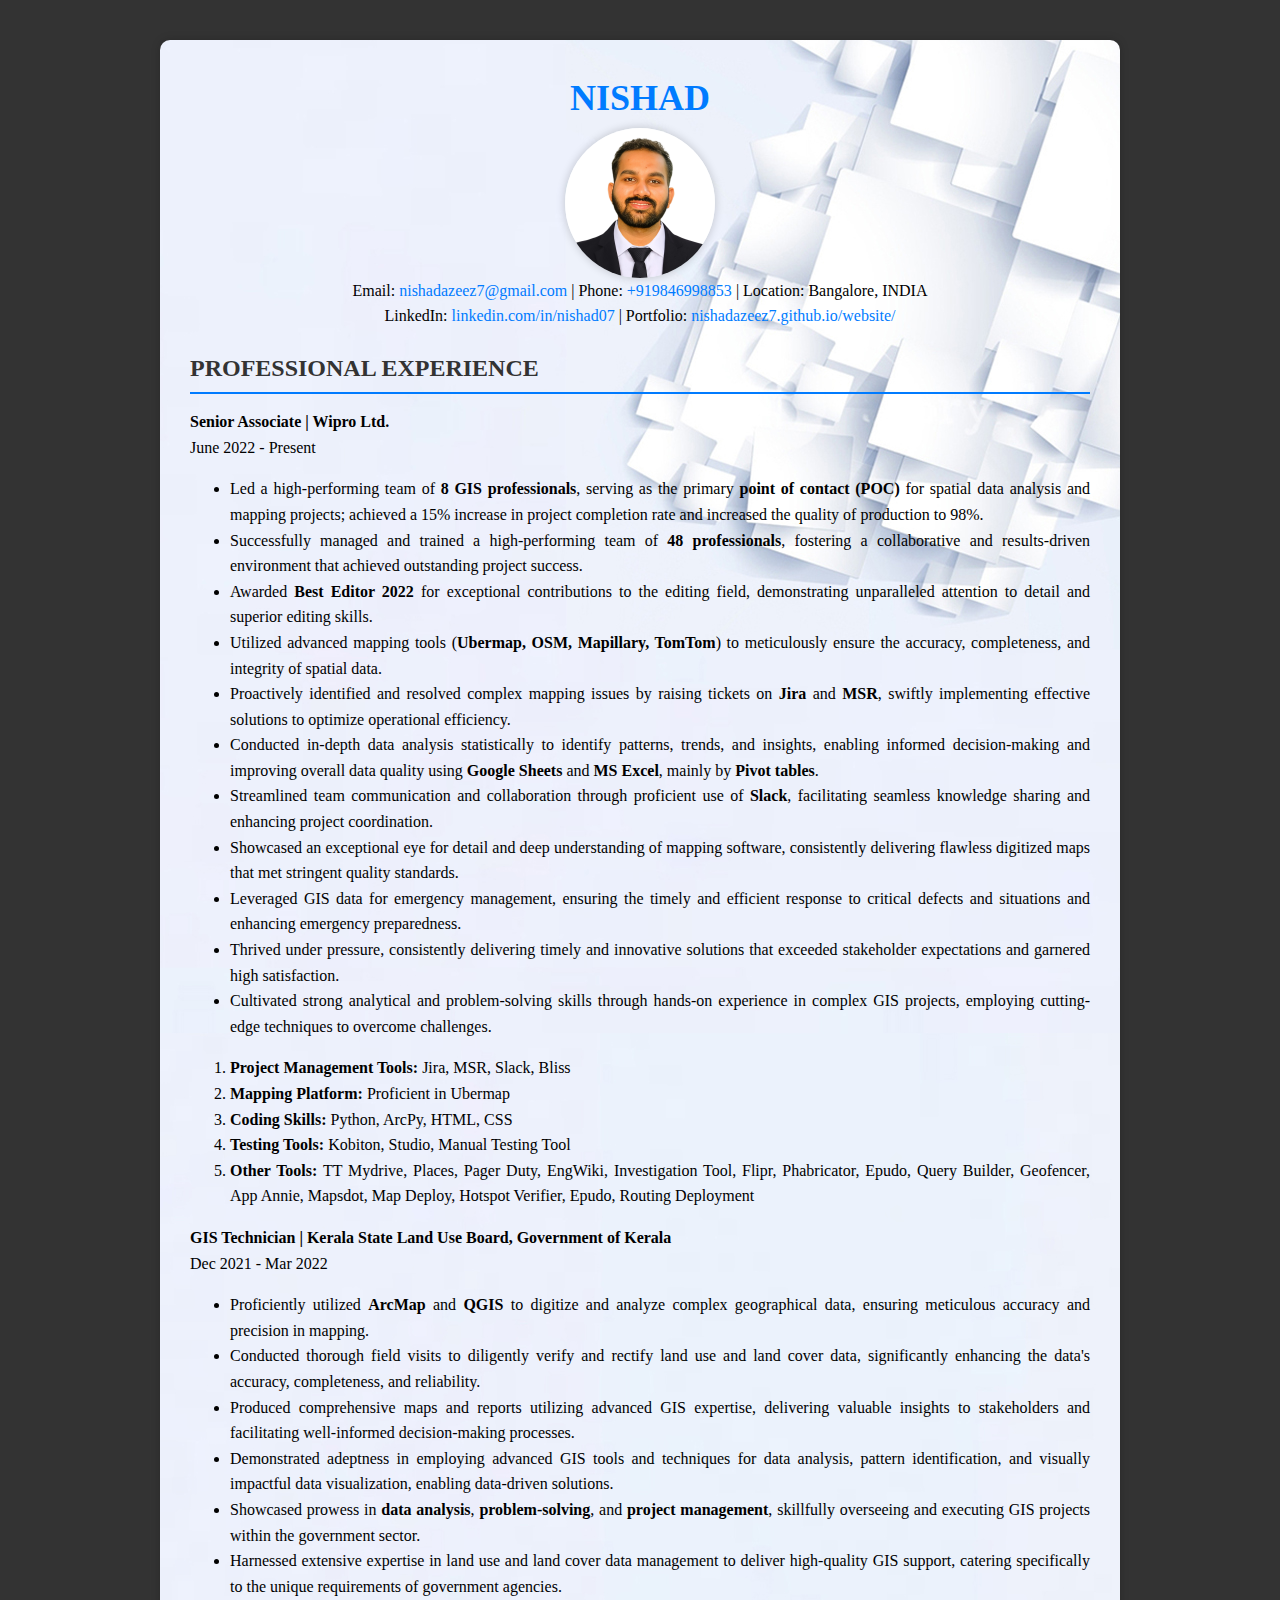
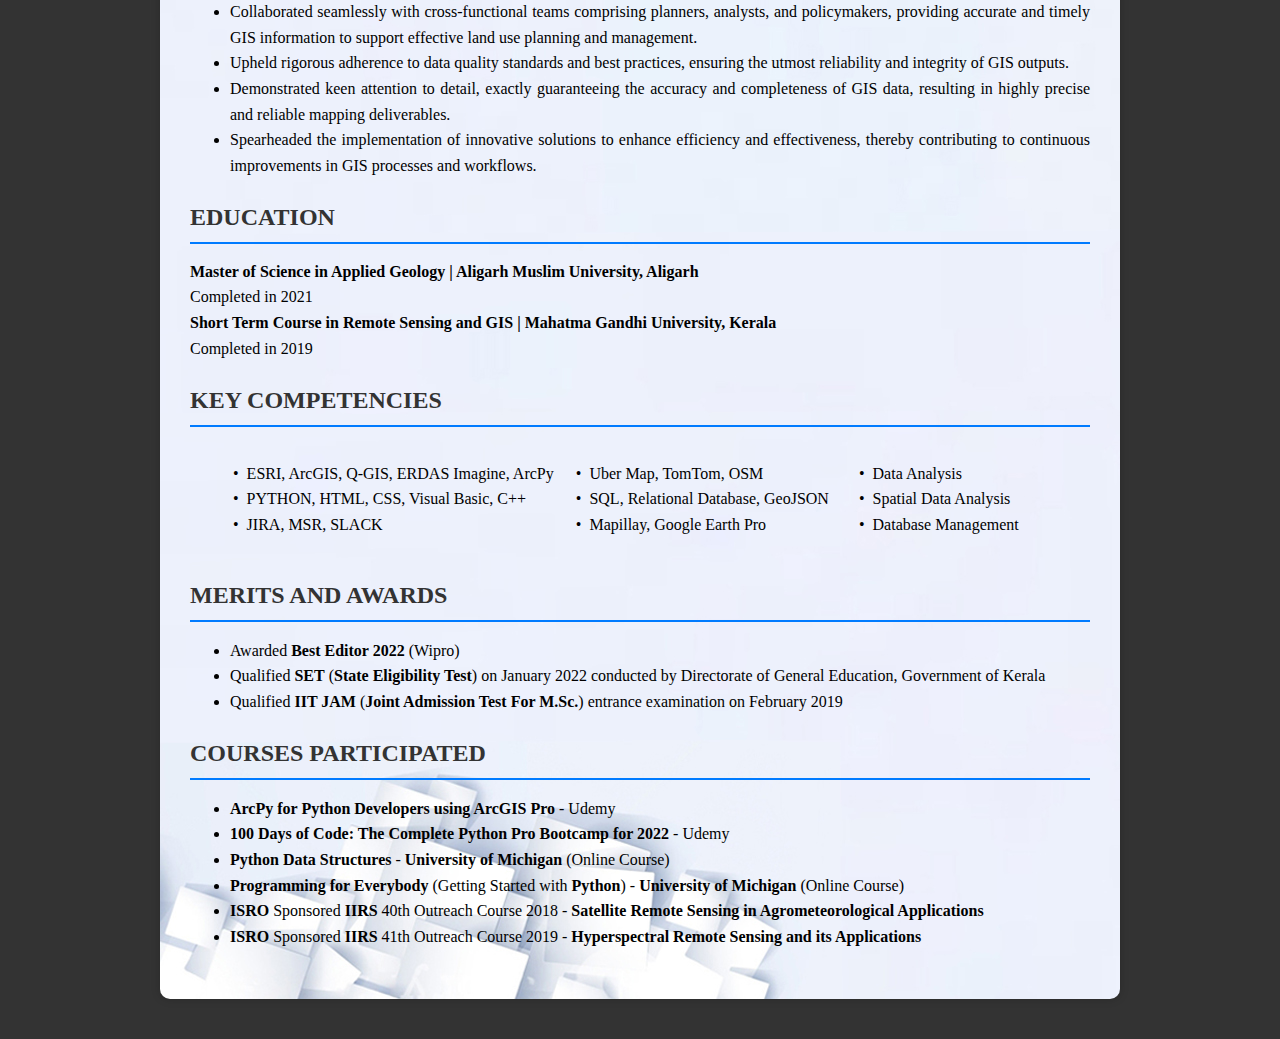
==== commit 92bf2ec4: "Update index.html" ====
--- a/index.html
+++ b/index.html
@@ -82,7 +82,7 @@
             <h1>NISHAD</h1>
             <img class="profile-image" src="Passport.png" alt="Profile Picture">
             <div class="contact-info">
-                Email: <a href="mailto:nishadazeez7@gmail.com"> nishadazeez7@gmail.com</a> | Phone: <a href="+919846998853"> +919846998853</a> | Location: Kozhikode, Kerala, INDIA<br>
+                Email: <a href="mailto:nishadazeez7@gmail.com"> nishadazeez7@gmail.com</a> | Phone: <a href="+919846998853"> +919846998853</a> | Location: Bangalore, INDIA<br>
                 LinkedIn: <a href="https://www.linkedin.com/in/nishad07" target="_blank">linkedin.com/in/nishad07</a> | Portfolio: <a href="https://nishadazeez7.github.io/website/" target="_blank">nishadazeez7.github.io/website/</a>
             </div>
         </header>
@@ -154,14 +154,14 @@
                         <li>JIRA, MSR, SLACK</li>
                     </ul>
                 </td>
-                <td style="width: 30%;">
+                <td style="width: 33%;">
                     <ul class="skills-list">
                         <li>Uber Map, TomTom, OSM</li>
                         <li>SQL, Relational Database, GeoJSON</li>
                         <li>Mapillay, Google Earth Pro</li>
                     </ul>
                 </td>
-                <td style="width: 30%;">
+                <td style="width: 27%;">
                     <ul class="skills-list">
                         <li>Data Analysis</li>
                         <li>Spatial Data Analysis</li>
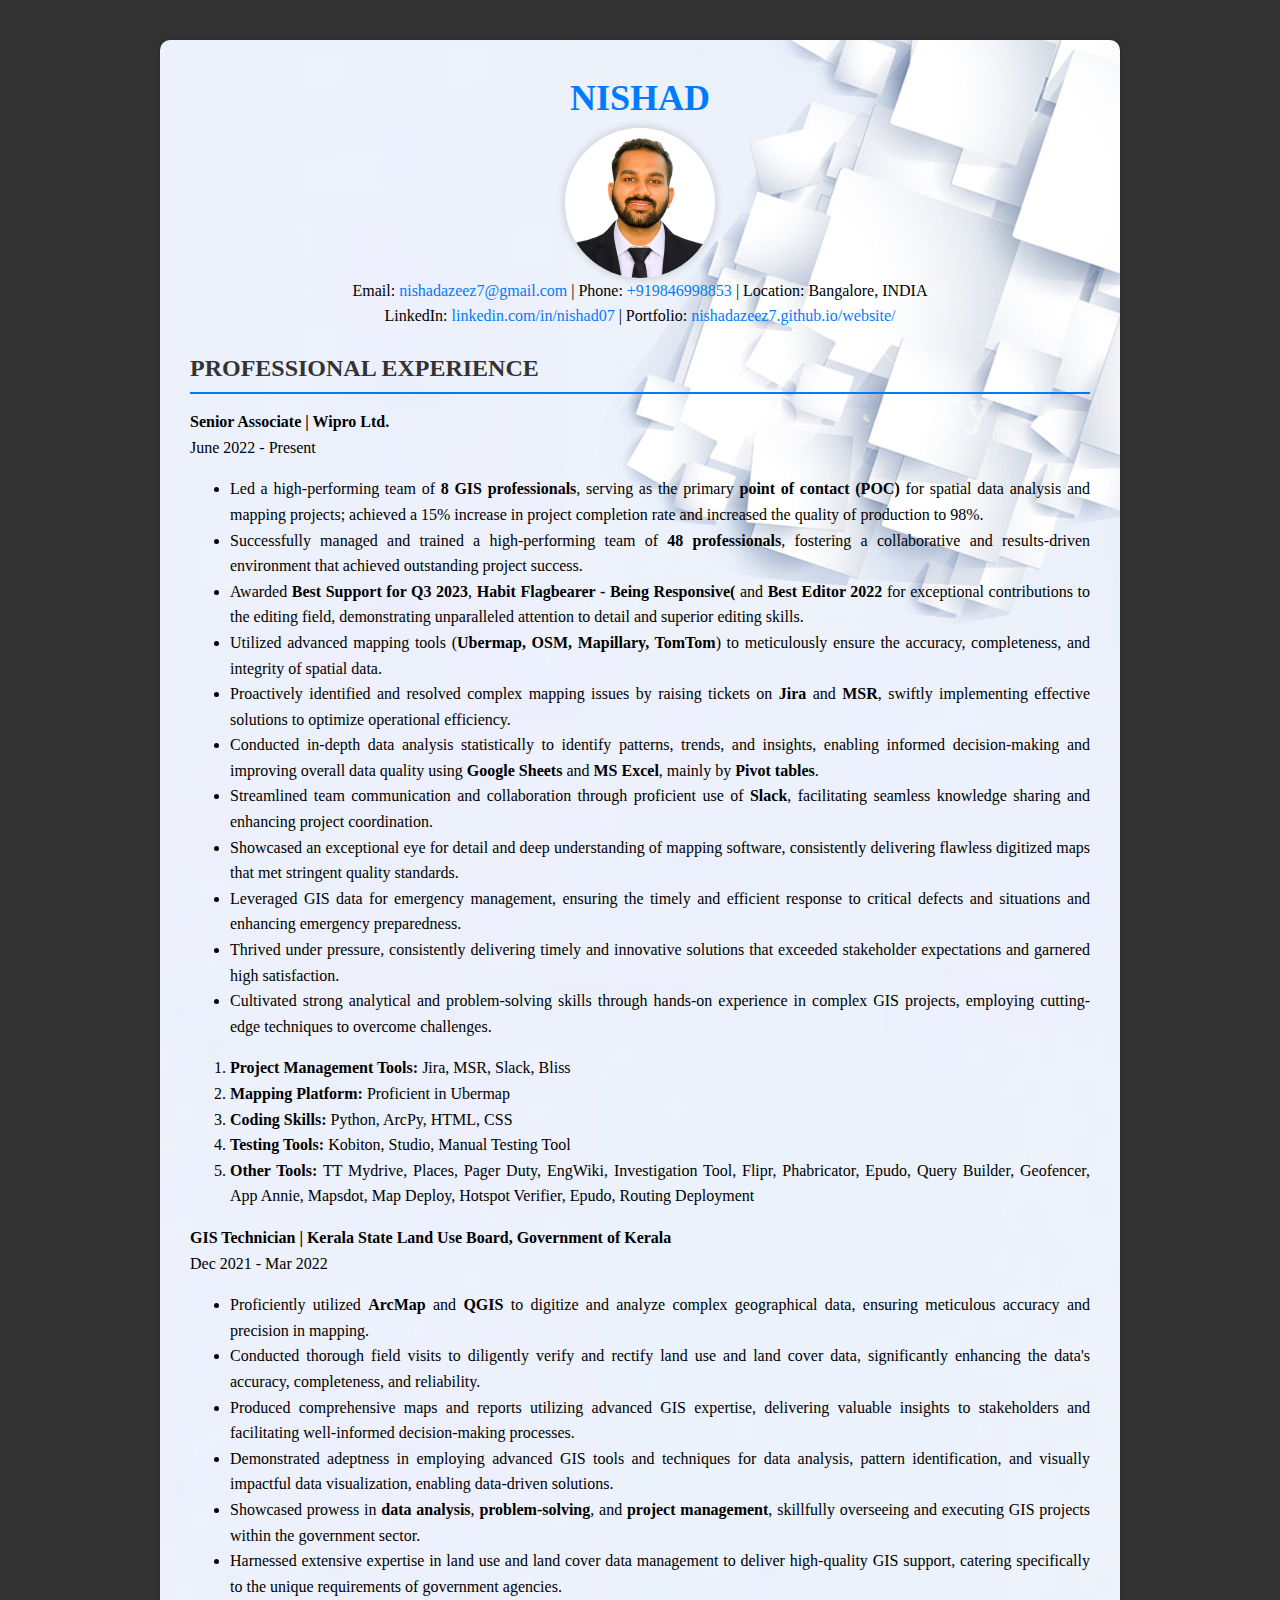
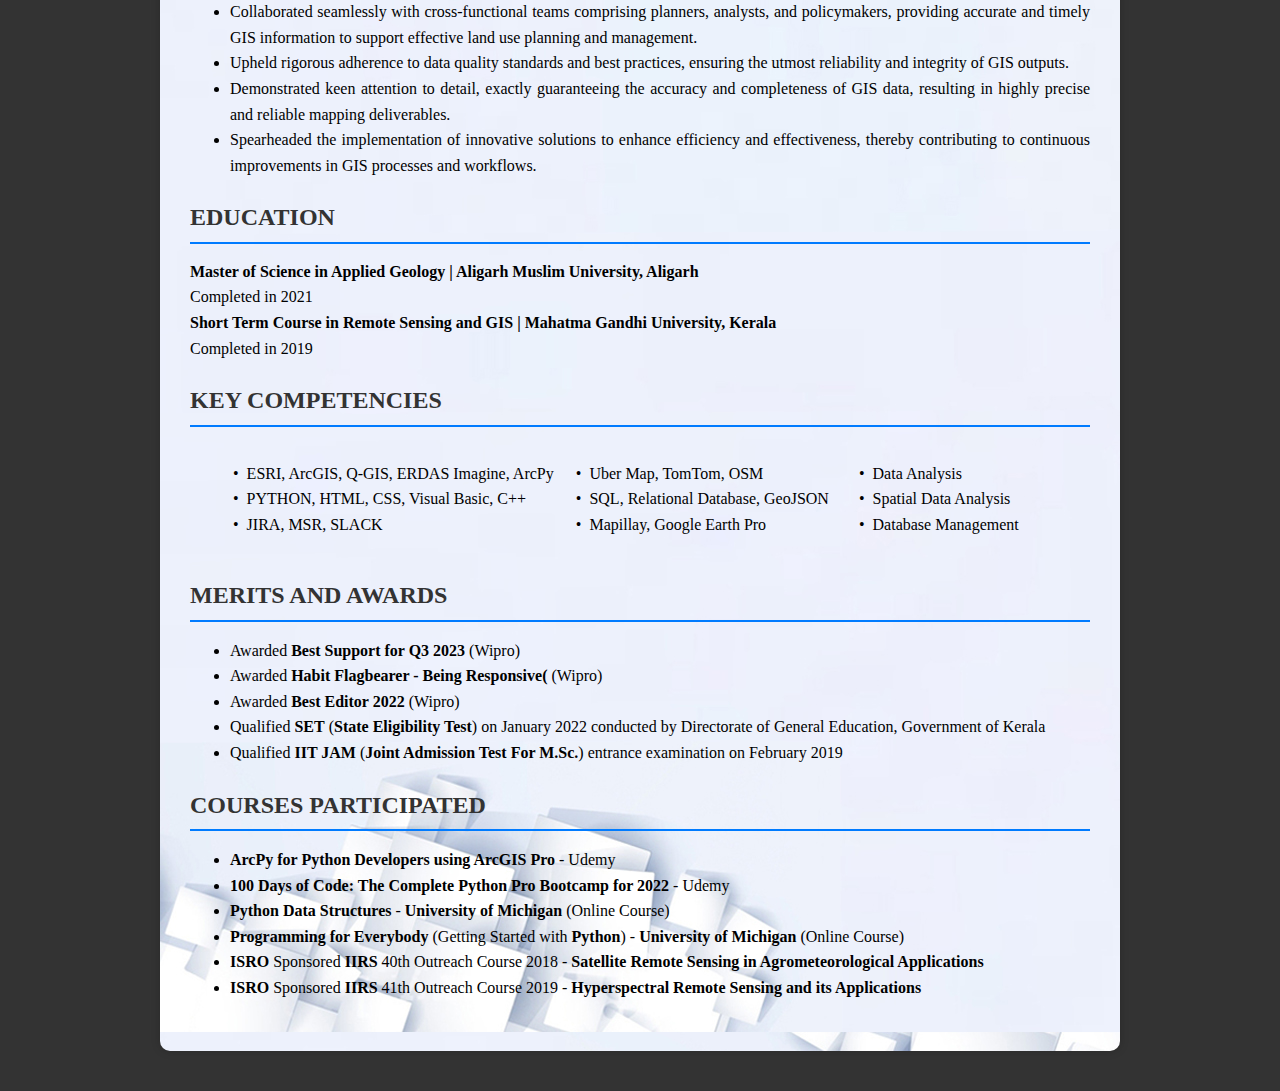
==== commit 8eb323c1: "Update index.html" ====
--- a/index.html
+++ b/index.html
@@ -95,7 +95,7 @@
         <ul>
             <li>Led a high-performing team of <strong>8 GIS professionals</strong>, serving as the primary <strong>point of contact (POC)</strong> for spatial data analysis and mapping projects; achieved a 15% increase in project completion rate and increased the quality of production to 98%.</li>
             <li>Successfully managed and trained a high-performing team of <strong>48 professionals</strong>, fostering a collaborative and results-driven environment that achieved outstanding project success.</li>
-            <li>Awarded <strong>Best Editor 2022</strong> for exceptional contributions to the editing field, demonstrating unparalleled attention to detail and superior editing skills.</li>
+            <li>Awarded <strong>Best Support for Q3 2023</strong>, <strong>Habit Flagbearer - Being Responsive(</strong> and <strong>Best Editor 2022</strong> for exceptional contributions to the editing field, demonstrating unparalleled attention to detail and superior editing skills.</li>
             <li>Utilized advanced mapping tools (<strong>Ubermap, OSM, Mapillary, TomTom</strong>) to meticulously ensure the accuracy, completeness, and integrity of spatial data.</li>
             <li>Proactively identified and resolved complex mapping issues by raising tickets on <strong>Jira</strong> and <strong>MSR</strong>, swiftly implementing effective solutions to optimize operational efficiency.</li>
             <li>Conducted in-depth data analysis statistically to identify patterns, trends, and insights, enabling informed decision-making and improving overall data quality using <strong>Google Sheets</strong> and <strong>MS Excel</strong>, mainly by <strong>Pivot tables</strong>.</li>
@@ -177,6 +177,8 @@
    	    <h2>MERITS AND AWARDS</h2>
     	    <div class="merits">
         	<ul class="merit-list">
+		    <li>Awarded <strong>Best Support for Q3 2023</strong> (Wipro)</li>
+		    <li>Awarded <strong>Habit Flagbearer - Being Responsive(</strong> (Wipro)</li>
             	    <li>Awarded <strong>Best Editor 2022</strong> (Wipro)</li>
             	    <li>Qualified <strong>SET</strong> (<strong>State Eligibility Test</strong>) on January 2022 conducted by Directorate of General Education, Government of
 Kerala </li>
